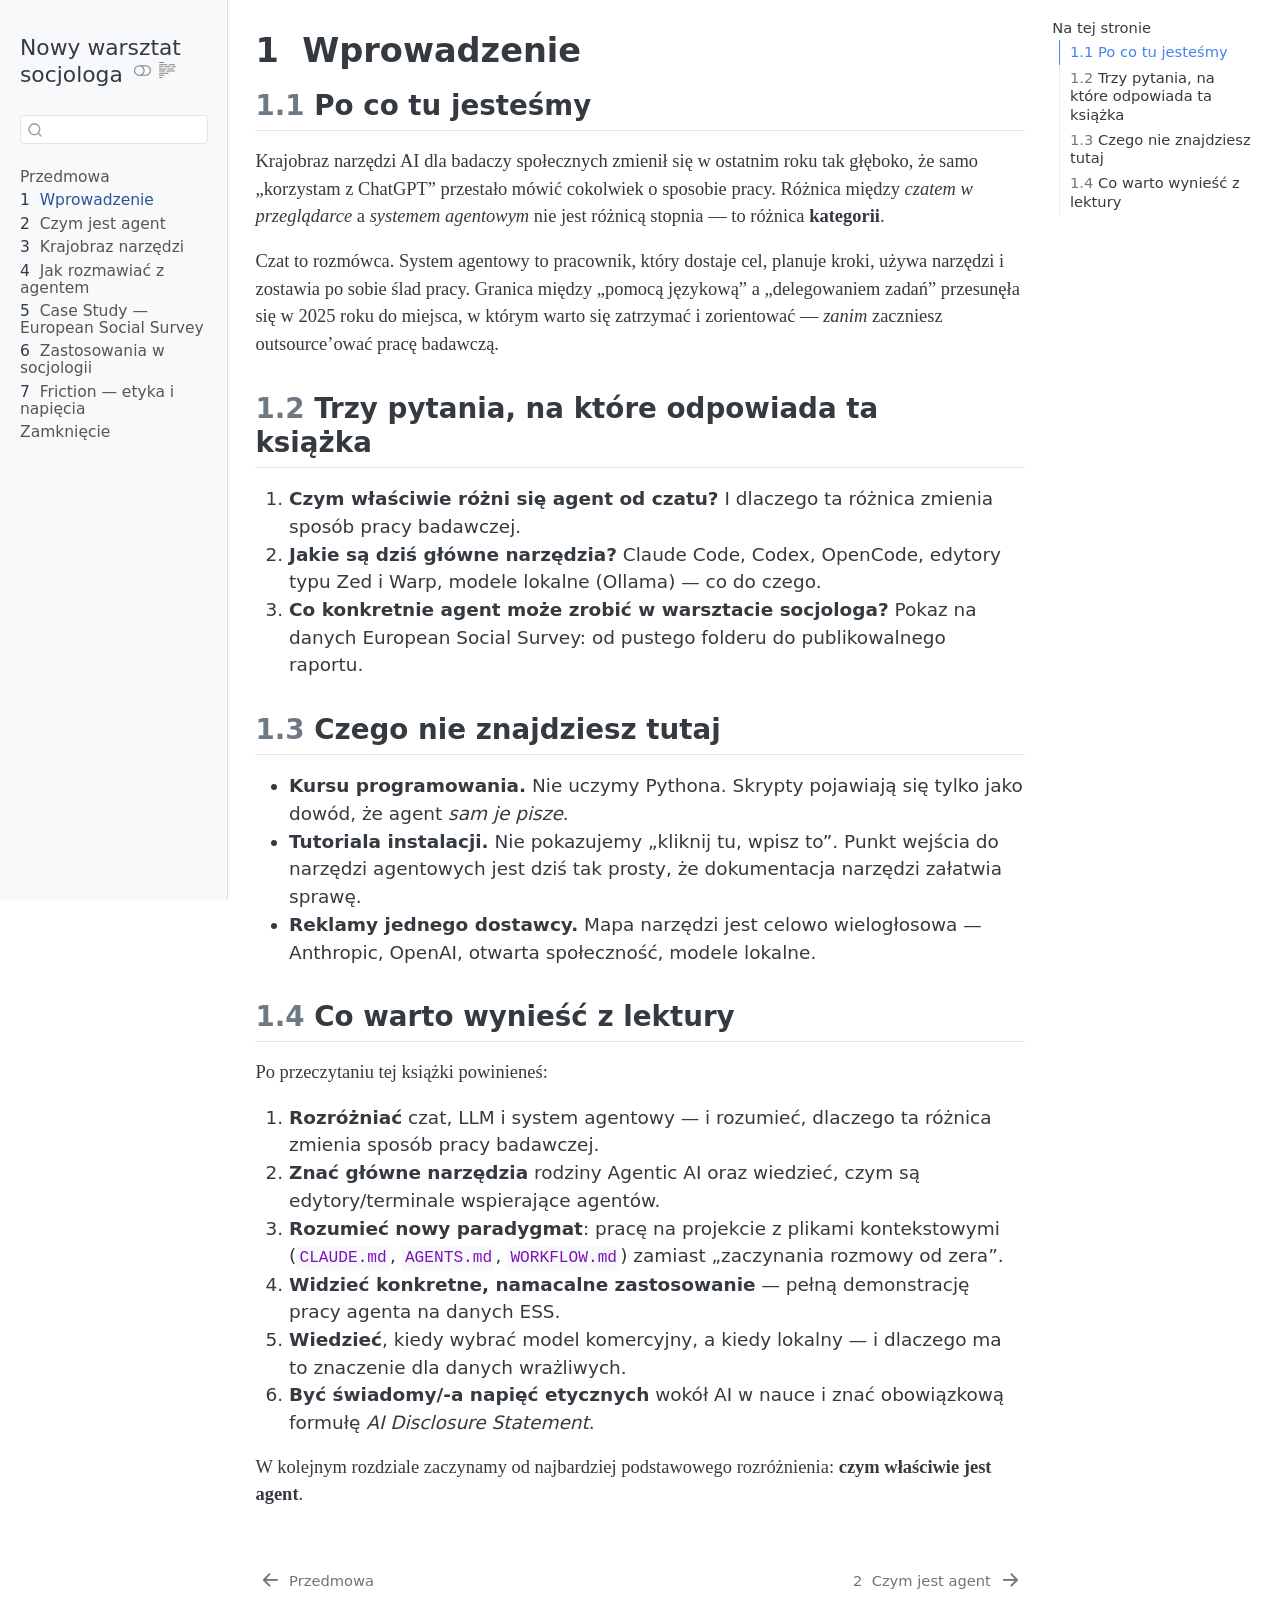
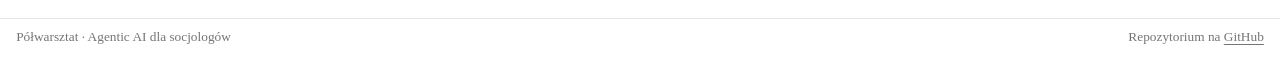
==== 01-wprowadzenie.html @ 83739a62 "Built site for gh-pages" ====
<!DOCTYPE html>
<html xmlns="http://www.w3.org/1999/xhtml" lang="pl" xml:lang="pl"><head>

<meta charset="utf-8">
<meta name="generator" content="quarto-1.6.40">

<meta name="viewport" content="width=device-width, initial-scale=1.0, user-scalable=yes">


<title>1&nbsp; Wprowadzenie – Nowy warsztat socjologa</title>
<style>
code{white-space: pre-wrap;}
span.smallcaps{font-variant: small-caps;}
div.columns{display: flex; gap: min(4vw, 1.5em);}
div.column{flex: auto; overflow-x: auto;}
div.hanging-indent{margin-left: 1.5em; text-indent: -1.5em;}
ul.task-list{list-style: none;}
ul.task-list li input[type="checkbox"] {
  width: 0.8em;
  margin: 0 0.8em 0.2em -1em; /* quarto-specific, see https://github.com/quarto-dev/quarto-cli/issues/4556 */ 
  vertical-align: middle;
}
</style>


<script src="site_libs/quarto-nav/quarto-nav.js"></script>
<script src="site_libs/quarto-nav/headroom.min.js"></script>
<script src="site_libs/clipboard/clipboard.min.js"></script>
<script src="site_libs/quarto-search/autocomplete.umd.js"></script>
<script src="site_libs/quarto-search/fuse.min.js"></script>
<script src="site_libs/quarto-search/quarto-search.js"></script>
<meta name="quarto:offset" content="./">
<link href="./02-czym-jest-agent.html" rel="next">
<link href="./index.html" rel="prev">
<script src="site_libs/quarto-html/quarto.js"></script>
<script src="site_libs/quarto-html/popper.min.js"></script>
<script src="site_libs/quarto-html/tippy.umd.min.js"></script>
<script src="site_libs/quarto-html/anchor.min.js"></script>
<link href="site_libs/quarto-html/tippy.css" rel="stylesheet">
<link href="site_libs/quarto-html/quarto-syntax-highlighting-549806ee2085284f45b00abea8c6df48.css" rel="stylesheet" class="quarto-color-scheme" id="quarto-text-highlighting-styles">
<link href="site_libs/quarto-html/quarto-syntax-highlighting-dark-8ea72dc5fed832574809a9c94082fbbb.css" rel="prefetch" class="quarto-color-scheme quarto-color-alternate" id="quarto-text-highlighting-styles">
<script src="site_libs/bootstrap/bootstrap.min.js"></script>
<link href="site_libs/bootstrap/bootstrap-icons.css" rel="stylesheet">
<link href="site_libs/bootstrap/bootstrap-84f61140578a88987d3c018cc6b1b6c8.min.css" rel="stylesheet" append-hash="true" class="quarto-color-scheme" id="quarto-bootstrap" data-mode="light">
<link href="site_libs/bootstrap/bootstrap-dark-3d82178b4029b79cf09e392977d02663.min.css" rel="prefetch" append-hash="true" class="quarto-color-scheme quarto-color-alternate" id="quarto-bootstrap" data-mode="dark">
<script id="quarto-search-options" type="application/json">{
  "location": "sidebar",
  "copy-button": false,
  "collapse-after": 3,
  "panel-placement": "start",
  "type": "textbox",
  "limit": 50,
  "keyboard-shortcut": [
    "f",
    "/",
    "s"
  ],
  "show-item-context": false,
  "language": {
    "search-no-results-text": "Brak wyników",
    "search-matching-documents-text": "dopasowane dokumenty",
    "search-copy-link-title": "Kopiuj link do wyszukiwania",
    "search-hide-matches-text": "Ukryj dodatkowe dopasowania",
    "search-more-match-text": "więcej dopasowań w tym dokumencie",
    "search-more-matches-text": "więcej dopasowań w tym dokumencie",
    "search-clear-button-title": "Wyczyść",
    "search-text-placeholder": "",
    "search-detached-cancel-button-title": "Anuluj",
    "search-submit-button-title": "Zatwierdź",
    "search-label": "Szukaj"
  }
}</script>
<style>html{ scroll-behavior: smooth; }</style>


</head>

<body class="nav-sidebar docked">

<div id="quarto-search-results"></div>
  <header id="quarto-header" class="headroom fixed-top">
  <nav class="quarto-secondary-nav">
    <div class="container-fluid d-flex">
      <button type="button" class="quarto-btn-toggle btn" data-bs-toggle="collapse" role="button" data-bs-target=".quarto-sidebar-collapse-item" aria-controls="quarto-sidebar" aria-expanded="false" aria-label="Przełącz pasek boczny" onclick="if (window.quartoToggleHeadroom) { window.quartoToggleHeadroom(); }">
        <i class="bi bi-layout-text-sidebar-reverse"></i>
      </button>
        <nav class="quarto-page-breadcrumbs" aria-label="breadcrumb"><ol class="breadcrumb"><li class="breadcrumb-item"><a href="./01-wprowadzenie.html"><span class="chapter-number">1</span>&nbsp; <span class="chapter-title">Wprowadzenie</span></a></li></ol></nav>
        <a class="flex-grow-1" role="navigation" data-bs-toggle="collapse" data-bs-target=".quarto-sidebar-collapse-item" aria-controls="quarto-sidebar" aria-expanded="false" aria-label="Przełącz pasek boczny" onclick="if (window.quartoToggleHeadroom) { window.quartoToggleHeadroom(); }">      
        </a>
      <button type="button" class="btn quarto-search-button" aria-label="Szukaj" onclick="window.quartoOpenSearch();">
        <i class="bi bi-search"></i>
      </button>
    </div>
  </nav>
</header>
<!-- content -->
<div id="quarto-content" class="quarto-container page-columns page-rows-contents page-layout-article">
<!-- sidebar -->
  <nav id="quarto-sidebar" class="sidebar collapse collapse-horizontal quarto-sidebar-collapse-item sidebar-navigation docked overflow-auto">
    <div class="pt-lg-2 mt-2 text-left sidebar-header">
    <div class="sidebar-title mb-0 py-0">
      <a href="./">Nowy warsztat socjologa</a> 
        <div class="sidebar-tools-main">
  <a href="" class="quarto-color-scheme-toggle quarto-navigation-tool  px-1" onclick="window.quartoToggleColorScheme(); return false;" title="Przełącz tryb ciemny"><i class="bi"></i></a>
  <a href="" class="quarto-reader-toggle quarto-navigation-tool px-1" onclick="window.quartoToggleReader(); return false;" title="Przełącz tryb czytnika">
  <div class="quarto-reader-toggle-btn">
  <i class="bi"></i>
  </div>
</a>
</div>
    </div>
      </div>
        <div class="mt-2 flex-shrink-0 align-items-center">
        <div class="sidebar-search">
        <div id="quarto-search" class="" title="Szukaj"></div>
        </div>
        </div>
    <div class="sidebar-menu-container"> 
    <ul class="list-unstyled mt-1">
        <li class="sidebar-item">
  <div class="sidebar-item-container"> 
  <a href="./index.html" class="sidebar-item-text sidebar-link">
 <span class="menu-text">Przedmowa</span></a>
  </div>
</li>
        <li class="sidebar-item">
  <div class="sidebar-item-container"> 
  <a href="./01-wprowadzenie.html" class="sidebar-item-text sidebar-link active">
 <span class="menu-text"><span class="chapter-number">1</span>&nbsp; <span class="chapter-title">Wprowadzenie</span></span></a>
  </div>
</li>
        <li class="sidebar-item">
  <div class="sidebar-item-container"> 
  <a href="./02-czym-jest-agent.html" class="sidebar-item-text sidebar-link">
 <span class="menu-text"><span class="chapter-number">2</span>&nbsp; <span class="chapter-title">Czym jest agent</span></span></a>
  </div>
</li>
        <li class="sidebar-item">
  <div class="sidebar-item-container"> 
  <a href="./03-krajobraz.html" class="sidebar-item-text sidebar-link">
 <span class="menu-text"><span class="chapter-number">3</span>&nbsp; <span class="chapter-title">Krajobraz narzędzi</span></span></a>
  </div>
</li>
        <li class="sidebar-item">
  <div class="sidebar-item-container"> 
  <a href="./04-jak-rozmawiac.html" class="sidebar-item-text sidebar-link">
 <span class="menu-text"><span class="chapter-number">4</span>&nbsp; <span class="chapter-title">Jak rozmawiać z agentem</span></span></a>
  </div>
</li>
        <li class="sidebar-item">
  <div class="sidebar-item-container"> 
  <a href="./05-case-study-ess.html" class="sidebar-item-text sidebar-link">
 <span class="menu-text"><span class="chapter-number">5</span>&nbsp; <span class="chapter-title">Case Study — European Social Survey</span></span></a>
  </div>
</li>
        <li class="sidebar-item">
  <div class="sidebar-item-container"> 
  <a href="./06-zastosowania.html" class="sidebar-item-text sidebar-link">
 <span class="menu-text"><span class="chapter-number">6</span>&nbsp; <span class="chapter-title">Zastosowania w socjologii</span></span></a>
  </div>
</li>
        <li class="sidebar-item">
  <div class="sidebar-item-container"> 
  <a href="./07-friction.html" class="sidebar-item-text sidebar-link">
 <span class="menu-text"><span class="chapter-number">7</span>&nbsp; <span class="chapter-title">Friction — etyka i napięcia</span></span></a>
  </div>
</li>
        <li class="sidebar-item">
  <div class="sidebar-item-container"> 
  <a href="./08-zamkniecie.html" class="sidebar-item-text sidebar-link">
 <span class="menu-text">Zamknięcie</span></a>
  </div>
</li>
    </ul>
    </div>
</nav>
<div id="quarto-sidebar-glass" class="quarto-sidebar-collapse-item" data-bs-toggle="collapse" data-bs-target=".quarto-sidebar-collapse-item"></div>
<!-- margin-sidebar -->
    <div id="quarto-margin-sidebar" class="sidebar margin-sidebar">
        <nav id="TOC" role="doc-toc" class="toc-active">
    <h2 id="toc-title">Na tej stronie</h2>
   
  <ul>
  <li><a href="#po-co-tu-jesteśmy" id="toc-po-co-tu-jesteśmy" class="nav-link active" data-scroll-target="#po-co-tu-jesteśmy"><span class="header-section-number">1.1</span> Po co tu jesteśmy</a></li>
  <li><a href="#trzy-pytania-na-które-odpowiada-ta-książka" id="toc-trzy-pytania-na-które-odpowiada-ta-książka" class="nav-link" data-scroll-target="#trzy-pytania-na-które-odpowiada-ta-książka"><span class="header-section-number">1.2</span> Trzy pytania, na które odpowiada ta książka</a></li>
  <li><a href="#czego-nie-znajdziesz-tutaj" id="toc-czego-nie-znajdziesz-tutaj" class="nav-link" data-scroll-target="#czego-nie-znajdziesz-tutaj"><span class="header-section-number">1.3</span> Czego nie znajdziesz tutaj</a></li>
  <li><a href="#co-warto-wynieść-z-lektury" id="toc-co-warto-wynieść-z-lektury" class="nav-link" data-scroll-target="#co-warto-wynieść-z-lektury"><span class="header-section-number">1.4</span> Co warto wynieść z lektury</a></li>
  </ul>
</nav>
    </div>
<!-- main -->
<main class="content" id="quarto-document-content">

<header id="title-block-header" class="quarto-title-block default">
<div class="quarto-title">
<h1 class="title"><span class="chapter-number">1</span>&nbsp; <span class="chapter-title">Wprowadzenie</span></h1>
</div>



<div class="quarto-title-meta">

    
  
    
  </div>
  


</header>


<section id="po-co-tu-jesteśmy" class="level2" data-number="1.1">
<h2 data-number="1.1" class="anchored" data-anchor-id="po-co-tu-jesteśmy"><span class="header-section-number">1.1</span> Po co tu jesteśmy</h2>
<p>Krajobraz narzędzi AI dla badaczy społecznych zmienił się w ostatnim roku tak głęboko, że samo „korzystam z ChatGPT” przestało mówić cokolwiek o sposobie pracy. Różnica między <em>czatem w przeglądarce</em> a <em>systemem agentowym</em> nie jest różnicą stopnia — to różnica <strong>kategorii</strong>.</p>
<p>Czat to rozmówca. System agentowy to pracownik, który dostaje cel, planuje kroki, używa narzędzi i zostawia po sobie ślad pracy. Granica między „pomocą językową” a „delegowaniem zadań” przesunęła się w 2025 roku do miejsca, w którym warto się zatrzymać i zorientować — <em>zanim</em> zaczniesz outsource’ować pracę badawczą.</p>
</section>
<section id="trzy-pytania-na-które-odpowiada-ta-książka" class="level2" data-number="1.2">
<h2 data-number="1.2" class="anchored" data-anchor-id="trzy-pytania-na-które-odpowiada-ta-książka"><span class="header-section-number">1.2</span> Trzy pytania, na które odpowiada ta książka</h2>
<ol type="1">
<li><strong>Czym właściwie różni się agent od czatu?</strong> I dlaczego ta różnica zmienia sposób pracy badawczej.</li>
<li><strong>Jakie są dziś główne narzędzia?</strong> Claude Code, Codex, OpenCode, edytory typu Zed i Warp, modele lokalne (Ollama) — co do czego.</li>
<li><strong>Co konkretnie agent może zrobić w warsztacie socjologa?</strong> Pokaz na danych European Social Survey: od pustego folderu do publikowalnego raportu.</li>
</ol>
</section>
<section id="czego-nie-znajdziesz-tutaj" class="level2" data-number="1.3">
<h2 data-number="1.3" class="anchored" data-anchor-id="czego-nie-znajdziesz-tutaj"><span class="header-section-number">1.3</span> Czego nie znajdziesz tutaj</h2>
<ul>
<li><strong>Kursu programowania.</strong> Nie uczymy Pythona. Skrypty pojawiają się tylko jako dowód, że agent <em>sam je pisze</em>.</li>
<li><strong>Tutoriala instalacji.</strong> Nie pokazujemy „kliknij tu, wpisz to”. Punkt wejścia do narzędzi agentowych jest dziś tak prosty, że dokumentacja narzędzi załatwia sprawę.</li>
<li><strong>Reklamy jednego dostawcy.</strong> Mapa narzędzi jest celowo wielogłosowa — Anthropic, OpenAI, otwarta społeczność, modele lokalne.</li>
</ul>
</section>
<section id="co-warto-wynieść-z-lektury" class="level2" data-number="1.4">
<h2 data-number="1.4" class="anchored" data-anchor-id="co-warto-wynieść-z-lektury"><span class="header-section-number">1.4</span> Co warto wynieść z lektury</h2>
<p>Po przeczytaniu tej książki powinieneś:</p>
<ol type="1">
<li><strong>Rozróżniać</strong> czat, LLM i system agentowy — i rozumieć, dlaczego ta różnica zmienia sposób pracy badawczej.</li>
<li><strong>Znać główne narzędzia</strong> rodziny Agentic AI oraz wiedzieć, czym są edytory/terminale wspierające agentów.</li>
<li><strong>Rozumieć nowy paradygmat</strong>: pracę na projekcie z plikami kontekstowymi (<code>CLAUDE.md</code>, <code>AGENTS.md</code>, <code>WORKFLOW.md</code>) zamiast „zaczynania rozmowy od zera”.</li>
<li><strong>Widzieć konkretne, namacalne zastosowanie</strong> — pełną demonstrację pracy agenta na danych ESS.</li>
<li><strong>Wiedzieć</strong>, kiedy wybrać model komercyjny, a kiedy lokalny — i dlaczego ma to znaczenie dla danych wrażliwych.</li>
<li><strong>Być świadomy/-a napięć etycznych</strong> wokół AI w nauce i znać obowiązkową formułę <em>AI Disclosure Statement</em>.</li>
</ol>
<p>W kolejnym rozdziale zaczynamy od najbardziej podstawowego rozróżnienia: <strong>czym właściwie jest agent</strong>.</p>


</section>

</main> <!-- /main -->
<script id="quarto-html-after-body" type="application/javascript">
window.document.addEventListener("DOMContentLoaded", function (event) {
  const toggleBodyColorMode = (bsSheetEl) => {
    const mode = bsSheetEl.getAttribute("data-mode");
    const bodyEl = window.document.querySelector("body");
    if (mode === "dark") {
      bodyEl.classList.add("quarto-dark");
      bodyEl.classList.remove("quarto-light");
    } else {
      bodyEl.classList.add("quarto-light");
      bodyEl.classList.remove("quarto-dark");
    }
  }
  const toggleBodyColorPrimary = () => {
    const bsSheetEl = window.document.querySelector("link#quarto-bootstrap");
    if (bsSheetEl) {
      toggleBodyColorMode(bsSheetEl);
    }
  }
  toggleBodyColorPrimary();  
  const disableStylesheet = (stylesheets) => {
    for (let i=0; i < stylesheets.length; i++) {
      const stylesheet = stylesheets[i];
      stylesheet.rel = 'prefetch';
    }
  }
  const enableStylesheet = (stylesheets) => {
    for (let i=0; i < stylesheets.length; i++) {
      const stylesheet = stylesheets[i];
      stylesheet.rel = 'stylesheet';
    }
  }
  const manageTransitions = (selector, allowTransitions) => {
    const els = window.document.querySelectorAll(selector);
    for (let i=0; i < els.length; i++) {
      const el = els[i];
      if (allowTransitions) {
        el.classList.remove('notransition');
      } else {
        el.classList.add('notransition');
      }
    }
  }
  const toggleGiscusIfUsed = (isAlternate, darkModeDefault) => {
    const baseTheme = document.querySelector('#giscus-base-theme')?.value ?? 'light';
    const alternateTheme = document.querySelector('#giscus-alt-theme')?.value ?? 'dark';
    let newTheme = '';
    if(darkModeDefault) {
      newTheme = isAlternate ? baseTheme : alternateTheme;
    } else {
      newTheme = isAlternate ? alternateTheme : baseTheme;
    }
    const changeGiscusTheme = () => {
      // From: https://github.com/giscus/giscus/issues/336
      const sendMessage = (message) => {
        const iframe = document.querySelector('iframe.giscus-frame');
        if (!iframe) return;
        iframe.contentWindow.postMessage({ giscus: message }, 'https://giscus.app');
      }
      sendMessage({
        setConfig: {
          theme: newTheme
        }
      });
    }
    const isGiscussLoaded = window.document.querySelector('iframe.giscus-frame') !== null;
    if (isGiscussLoaded) {
      changeGiscusTheme();
    }
  }
  const toggleColorMode = (alternate) => {
    // Switch the stylesheets
    const alternateStylesheets = window.document.querySelectorAll('link.quarto-color-scheme.quarto-color-alternate');
    manageTransitions('#quarto-margin-sidebar .nav-link', false);
    if (alternate) {
      enableStylesheet(alternateStylesheets);
      for (const sheetNode of alternateStylesheets) {
        if (sheetNode.id === "quarto-bootstrap") {
          toggleBodyColorMode(sheetNode);
        }
      }
    } else {
      disableStylesheet(alternateStylesheets);
      toggleBodyColorPrimary();
    }
    manageTransitions('#quarto-margin-sidebar .nav-link', true);
    // Switch the toggles
    const toggles = window.document.querySelectorAll('.quarto-color-scheme-toggle');
    for (let i=0; i < toggles.length; i++) {
      const toggle = toggles[i];
      if (toggle) {
        if (alternate) {
          toggle.classList.add("alternate");     
        } else {
          toggle.classList.remove("alternate");
        }
      }
    }
    // Hack to workaround the fact that safari doesn't
    // properly recolor the scrollbar when toggling (#1455)
    if (navigator.userAgent.indexOf('Safari') > 0 && navigator.userAgent.indexOf('Chrome') == -1) {
      manageTransitions("body", false);
      window.scrollTo(0, 1);
      setTimeout(() => {
        window.scrollTo(0, 0);
        manageTransitions("body", true);
      }, 40);  
    }
  }
  const isFileUrl = () => { 
    return window.location.protocol === 'file:';
  }
  const hasAlternateSentinel = () => {  
    let styleSentinel = getColorSchemeSentinel();
    if (styleSentinel !== null) {
      return styleSentinel === "alternate";
    } else {
      return false;
    }
  }
  const setStyleSentinel = (alternate) => {
    const value = alternate ? "alternate" : "default";
    if (!isFileUrl()) {
      window.localStorage.setItem("quarto-color-scheme", value);
    } else {
      localAlternateSentinel = value;
    }
  }
  const getColorSchemeSentinel = () => {
    if (!isFileUrl()) {
      const storageValue = window.localStorage.getItem("quarto-color-scheme");
      return storageValue != null ? storageValue : localAlternateSentinel;
    } else {
      return localAlternateSentinel;
    }
  }
  const darkModeDefault = false;
  let localAlternateSentinel = darkModeDefault ? 'alternate' : 'default';
  // Dark / light mode switch
  window.quartoToggleColorScheme = () => {
    // Read the current dark / light value 
    let toAlternate = !hasAlternateSentinel();
    toggleColorMode(toAlternate);
    setStyleSentinel(toAlternate);
    toggleGiscusIfUsed(toAlternate, darkModeDefault);
  };
  // Ensure there is a toggle, if there isn't float one in the top right
  if (window.document.querySelector('.quarto-color-scheme-toggle') === null) {
    const a = window.document.createElement('a');
    a.classList.add('top-right');
    a.classList.add('quarto-color-scheme-toggle');
    a.href = "";
    a.onclick = function() { try { window.quartoToggleColorScheme(); } catch {} return false; };
    const i = window.document.createElement("i");
    i.classList.add('bi');
    a.appendChild(i);
    window.document.body.appendChild(a);
  }
  // Switch to dark mode if need be
  if (hasAlternateSentinel()) {
    toggleColorMode(true);
  } else {
    toggleColorMode(false);
  }
  const icon = "";
  const anchorJS = new window.AnchorJS();
  anchorJS.options = {
    placement: 'right',
    icon: icon
  };
  anchorJS.add('.anchored');
  const isCodeAnnotation = (el) => {
    for (const clz of el.classList) {
      if (clz.startsWith('code-annotation-')) {                     
        return true;
      }
    }
    return false;
  }
  const onCopySuccess = function(e) {
    // button target
    const button = e.trigger;
    // don't keep focus
    button.blur();
    // flash "checked"
    button.classList.add('code-copy-button-checked');
    var currentTitle = button.getAttribute("title");
    button.setAttribute("title", "Skopiowano!");
    let tooltip;
    if (window.bootstrap) {
      button.setAttribute("data-bs-toggle", "tooltip");
      button.setAttribute("data-bs-placement", "left");
      button.setAttribute("data-bs-title", "Skopiowano!");
      tooltip = new bootstrap.Tooltip(button, 
        { trigger: "manual", 
          customClass: "code-copy-button-tooltip",
          offset: [0, -8]});
      tooltip.show();    
    }
    setTimeout(function() {
      if (tooltip) {
        tooltip.hide();
        button.removeAttribute("data-bs-title");
        button.removeAttribute("data-bs-toggle");
        button.removeAttribute("data-bs-placement");
      }
      button.setAttribute("title", currentTitle);
      button.classList.remove('code-copy-button-checked');
    }, 1000);
    // clear code selection
    e.clearSelection();
  }
  const getTextToCopy = function(trigger) {
      const codeEl = trigger.previousElementSibling.cloneNode(true);
      for (const childEl of codeEl.children) {
        if (isCodeAnnotation(childEl)) {
          childEl.remove();
        }
      }
      return codeEl.innerText;
  }
  const clipboard = new window.ClipboardJS('.code-copy-button:not([data-in-quarto-modal])', {
    text: getTextToCopy
  });
  clipboard.on('success', onCopySuccess);
  if (window.document.getElementById('quarto-embedded-source-code-modal')) {
    const clipboardModal = new window.ClipboardJS('.code-copy-button[data-in-quarto-modal]', {
      text: getTextToCopy,
      container: window.document.getElementById('quarto-embedded-source-code-modal')
    });
    clipboardModal.on('success', onCopySuccess);
  }
    var localhostRegex = new RegExp(/^(?:http|https):\/\/localhost\:?[0-9]*\//);
    var mailtoRegex = new RegExp(/^mailto:/);
      var filterRegex = new RegExp('/' + window.location.host + '/');
    var isInternal = (href) => {
        return filterRegex.test(href) || localhostRegex.test(href) || mailtoRegex.test(href);
    }
    // Inspect non-navigation links and adorn them if external
 	var links = window.document.querySelectorAll('a[href]:not(.nav-link):not(.navbar-brand):not(.toc-action):not(.sidebar-link):not(.sidebar-item-toggle):not(.pagination-link):not(.no-external):not([aria-hidden]):not(.dropdown-item):not(.quarto-navigation-tool):not(.about-link)');
    for (var i=0; i<links.length; i++) {
      const link = links[i];
      if (!isInternal(link.href)) {
        // undo the damage that might have been done by quarto-nav.js in the case of
        // links that we want to consider external
        if (link.dataset.originalHref !== undefined) {
          link.href = link.dataset.originalHref;
        }
      }
    }
  function tippyHover(el, contentFn, onTriggerFn, onUntriggerFn) {
    const config = {
      allowHTML: true,
      maxWidth: 500,
      delay: 100,
      arrow: false,
      appendTo: function(el) {
          return el.parentElement;
      },
      interactive: true,
      interactiveBorder: 10,
      theme: 'quarto',
      placement: 'bottom-start',
    };
    if (contentFn) {
      config.content = contentFn;
    }
    if (onTriggerFn) {
      config.onTrigger = onTriggerFn;
    }
    if (onUntriggerFn) {
      config.onUntrigger = onUntriggerFn;
    }
    window.tippy(el, config); 
  }
  const noterefs = window.document.querySelectorAll('a[role="doc-noteref"]');
  for (var i=0; i<noterefs.length; i++) {
    const ref = noterefs[i];
    tippyHover(ref, function() {
      // use id or data attribute instead here
      let href = ref.getAttribute('data-footnote-href') || ref.getAttribute('href');
      try { href = new URL(href).hash; } catch {}
      const id = href.replace(/^#\/?/, "");
      const note = window.document.getElementById(id);
      if (note) {
        return note.innerHTML;
      } else {
        return "";
      }
    });
  }
  const xrefs = window.document.querySelectorAll('a.quarto-xref');
  const processXRef = (id, note) => {
    // Strip column container classes
    const stripColumnClz = (el) => {
      el.classList.remove("page-full", "page-columns");
      if (el.children) {
        for (const child of el.children) {
          stripColumnClz(child);
        }
      }
    }
    stripColumnClz(note)
    if (id === null || id.startsWith('sec-')) {
      // Special case sections, only their first couple elements
      const container = document.createElement("div");
      if (note.children && note.children.length > 2) {
        container.appendChild(note.children[0].cloneNode(true));
        for (let i = 1; i < note.children.length; i++) {
          const child = note.children[i];
          if (child.tagName === "P" && child.innerText === "") {
            continue;
          } else {
            container.appendChild(child.cloneNode(true));
            break;
          }
        }
        if (window.Quarto?.typesetMath) {
          window.Quarto.typesetMath(container);
        }
        return container.innerHTML
      } else {
        if (window.Quarto?.typesetMath) {
          window.Quarto.typesetMath(note);
        }
        return note.innerHTML;
      }
    } else {
      // Remove any anchor links if they are present
      const anchorLink = note.querySelector('a.anchorjs-link');
      if (anchorLink) {
        anchorLink.remove();
      }
      if (window.Quarto?.typesetMath) {
        window.Quarto.typesetMath(note);
      }
      if (note.classList.contains("callout")) {
        return note.outerHTML;
      } else {
        return note.innerHTML;
      }
    }
  }
  for (var i=0; i<xrefs.length; i++) {
    const xref = xrefs[i];
    tippyHover(xref, undefined, function(instance) {
      instance.disable();
      let url = xref.getAttribute('href');
      let hash = undefined; 
      if (url.startsWith('#')) {
        hash = url;
      } else {
        try { hash = new URL(url).hash; } catch {}
      }
      if (hash) {
        const id = hash.replace(/^#\/?/, "");
        const note = window.document.getElementById(id);
        if (note !== null) {
          try {
            const html = processXRef(id, note.cloneNode(true));
            instance.setContent(html);
          } finally {
            instance.enable();
            instance.show();
          }
        } else {
          // See if we can fetch this
          fetch(url.split('#')[0])
          .then(res => res.text())
          .then(html => {
            const parser = new DOMParser();
            const htmlDoc = parser.parseFromString(html, "text/html");
            const note = htmlDoc.getElementById(id);
            if (note !== null) {
              const html = processXRef(id, note);
              instance.setContent(html);
            } 
          }).finally(() => {
            instance.enable();
            instance.show();
          });
        }
      } else {
        // See if we can fetch a full url (with no hash to target)
        // This is a special case and we should probably do some content thinning / targeting
        fetch(url)
        .then(res => res.text())
        .then(html => {
          const parser = new DOMParser();
          const htmlDoc = parser.parseFromString(html, "text/html");
          const note = htmlDoc.querySelector('main.content');
          if (note !== null) {
            // This should only happen for chapter cross references
            // (since there is no id in the URL)
            // remove the first header
            if (note.children.length > 0 && note.children[0].tagName === "HEADER") {
              note.children[0].remove();
            }
            const html = processXRef(null, note);
            instance.setContent(html);
          } 
        }).finally(() => {
          instance.enable();
          instance.show();
        });
      }
    }, function(instance) {
    });
  }
      let selectedAnnoteEl;
      const selectorForAnnotation = ( cell, annotation) => {
        let cellAttr = 'data-code-cell="' + cell + '"';
        let lineAttr = 'data-code-annotation="' +  annotation + '"';
        const selector = 'span[' + cellAttr + '][' + lineAttr + ']';
        return selector;
      }
      const selectCodeLines = (annoteEl) => {
        const doc = window.document;
        const targetCell = annoteEl.getAttribute("data-target-cell");
        const targetAnnotation = annoteEl.getAttribute("data-target-annotation");
        const annoteSpan = window.document.querySelector(selectorForAnnotation(targetCell, targetAnnotation));
        const lines = annoteSpan.getAttribute("data-code-lines").split(",");
        const lineIds = lines.map((line) => {
          return targetCell + "-" + line;
        })
        let top = null;
        let height = null;
        let parent = null;
        if (lineIds.length > 0) {
            //compute the position of the single el (top and bottom and make a div)
            const el = window.document.getElementById(lineIds[0]);
            top = el.offsetTop;
            height = el.offsetHeight;
            parent = el.parentElement.parentElement;
          if (lineIds.length > 1) {
            const lastEl = window.document.getElementById(lineIds[lineIds.length - 1]);
            const bottom = lastEl.offsetTop + lastEl.offsetHeight;
            height = bottom - top;
          }
          if (top !== null && height !== null && parent !== null) {
            // cook up a div (if necessary) and position it 
            let div = window.document.getElementById("code-annotation-line-highlight");
            if (div === null) {
              div = window.document.createElement("div");
              div.setAttribute("id", "code-annotation-line-highlight");
              div.style.position = 'absolute';
              parent.appendChild(div);
            }
            div.style.top = top - 2 + "px";
            div.style.height = height + 4 + "px";
            div.style.left = 0;
            let gutterDiv = window.document.getElementById("code-annotation-line-highlight-gutter");
            if (gutterDiv === null) {
              gutterDiv = window.document.createElement("div");
              gutterDiv.setAttribute("id", "code-annotation-line-highlight-gutter");
              gutterDiv.style.position = 'absolute';
              const codeCell = window.document.getElementById(targetCell);
              const gutter = codeCell.querySelector('.code-annotation-gutter');
              gutter.appendChild(gutterDiv);
            }
            gutterDiv.style.top = top - 2 + "px";
            gutterDiv.style.height = height + 4 + "px";
          }
          selectedAnnoteEl = annoteEl;
        }
      };
      const unselectCodeLines = () => {
        const elementsIds = ["code-annotation-line-highlight", "code-annotation-line-highlight-gutter"];
        elementsIds.forEach((elId) => {
          const div = window.document.getElementById(elId);
          if (div) {
            div.remove();
          }
        });
        selectedAnnoteEl = undefined;
      };
        // Handle positioning of the toggle
    window.addEventListener(
      "resize",
      throttle(() => {
        elRect = undefined;
        if (selectedAnnoteEl) {
          selectCodeLines(selectedAnnoteEl);
        }
      }, 10)
    );
    function throttle(fn, ms) {
    let throttle = false;
    let timer;
      return (...args) => {
        if(!throttle) { // first call gets through
            fn.apply(this, args);
            throttle = true;
        } else { // all the others get throttled
            if(timer) clearTimeout(timer); // cancel #2
            timer = setTimeout(() => {
              fn.apply(this, args);
              timer = throttle = false;
            }, ms);
        }
      };
    }
      // Attach click handler to the DT
      const annoteDls = window.document.querySelectorAll('dt[data-target-cell]');
      for (const annoteDlNode of annoteDls) {
        annoteDlNode.addEventListener('click', (event) => {
          const clickedEl = event.target;
          if (clickedEl !== selectedAnnoteEl) {
            unselectCodeLines();
            const activeEl = window.document.querySelector('dt[data-target-cell].code-annotation-active');
            if (activeEl) {
              activeEl.classList.remove('code-annotation-active');
            }
            selectCodeLines(clickedEl);
            clickedEl.classList.add('code-annotation-active');
          } else {
            // Unselect the line
            unselectCodeLines();
            clickedEl.classList.remove('code-annotation-active');
          }
        });
      }
  const findCites = (el) => {
    const parentEl = el.parentElement;
    if (parentEl) {
      const cites = parentEl.dataset.cites;
      if (cites) {
        return {
          el,
          cites: cites.split(' ')
        };
      } else {
        return findCites(el.parentElement)
      }
    } else {
      return undefined;
    }
  };
  var bibliorefs = window.document.querySelectorAll('a[role="doc-biblioref"]');
  for (var i=0; i<bibliorefs.length; i++) {
    const ref = bibliorefs[i];
    const citeInfo = findCites(ref);
    if (citeInfo) {
      tippyHover(citeInfo.el, function() {
        var popup = window.document.createElement('div');
        citeInfo.cites.forEach(function(cite) {
          var citeDiv = window.document.createElement('div');
          citeDiv.classList.add('hanging-indent');
          citeDiv.classList.add('csl-entry');
          var biblioDiv = window.document.getElementById('ref-' + cite);
          if (biblioDiv) {
            citeDiv.innerHTML = biblioDiv.innerHTML;
          }
          popup.appendChild(citeDiv);
        });
        return popup.innerHTML;
      });
    }
  }
});
</script>
<nav class="page-navigation">
  <div class="nav-page nav-page-previous">
      <a href="./index.html" class="pagination-link" aria-label="Przedmowa">
        <i class="bi bi-arrow-left-short"></i> <span class="nav-page-text">Przedmowa</span>
      </a>          
  </div>
  <div class="nav-page nav-page-next">
      <a href="./02-czym-jest-agent.html" class="pagination-link" aria-label="Czym jest agent">
        <span class="nav-page-text"><span class="chapter-number">2</span>&nbsp; <span class="chapter-title">Czym jest agent</span></span> <i class="bi bi-arrow-right-short"></i>
      </a>
  </div>
</nav>
</div> <!-- /content -->
<footer class="footer">
  <div class="nav-footer">
    <div class="nav-footer-left">
<p>Półwarsztat · Agentic AI dla socjologów</p>
</div>   
    <div class="nav-footer-center">
      &nbsp;
    </div>
    <div class="nav-footer-right">
<p>Repozytorium na <a href="https://github.com/jaroslawchodak/agentic-sociology">GitHub</a></p>
</div>
  </div>
</footer>




<script src="site_libs/quarto-html/zenscroll-min.js"></script>
</body></html>
---- site_libs/quarto-html/tippy.css ----
.tippy-box[data-animation=fade][data-state=hidden]{opacity:0}[data-tippy-root]{max-width:calc(100vw - 10px)}.tippy-box{position:relative;background-color:#333;color:#fff;border-radius:4px;font-size:14px;line-height:1.4;white-space:normal;outline:0;transition-property:transform,visibility,opacity}.tippy-box[data-placement^=top]>.tippy-arrow{bottom:0}.tippy-box[data-placement^=top]>.tippy-arrow:before{bottom:-7px;left:0;border-width:8px 8px 0;border-top-color:initial;transform-origin:center top}.tippy-box[data-placement^=bottom]>.tippy-arrow{top:0}.tippy-box[data-placement^=bottom]>.tippy-arrow:before{top:-7px;left:0;border-width:0 8px 8px;border-bottom-color:initial;transform-origin:center bottom}.tippy-box[data-placement^=left]>.tippy-arrow{right:0}.tippy-box[data-placement^=left]>.tippy-arrow:before{border-width:8px 0 8px 8px;border-left-color:initial;right:-7px;transform-origin:center left}.tippy-box[data-placement^=right]>.tippy-arrow{left:0}.tippy-box[data-placement^=right]>.tippy-arrow:before{left:-7px;border-width:8px 8px 8px 0;border-right-color:initial;transform-origin:center right}.tippy-box[data-inertia][data-state=visible]{transition-timing-function:cubic-bezier(.54,1.5,.38,1.11)}.tippy-arrow{width:16px;height:16px;color:#333}.tippy-arrow:before{content:"";position:absolute;border-color:transparent;border-style:solid}.tippy-content{position:relative;padding:5px 9px;z-index:1}
---- site_libs/quarto-html/quarto-syntax-highlighting-549806ee2085284f45b00abea8c6df48.css ----
/* quarto syntax highlight colors */
:root {
  --quarto-hl-ot-color: #003B4F;
  --quarto-hl-at-color: #657422;
  --quarto-hl-ss-color: #20794D;
  --quarto-hl-an-color: #5E5E5E;
  --quarto-hl-fu-color: #4758AB;
  --quarto-hl-st-color: #20794D;
  --quarto-hl-cf-color: #003B4F;
  --quarto-hl-op-color: #5E5E5E;
  --quarto-hl-er-color: #AD0000;
  --quarto-hl-bn-color: #AD0000;
  --quarto-hl-al-color: #AD0000;
  --quarto-hl-va-color: #111111;
  --quarto-hl-bu-color: inherit;
  --quarto-hl-ex-color: inherit;
  --quarto-hl-pp-color: #AD0000;
  --quarto-hl-in-color: #5E5E5E;
  --quarto-hl-vs-color: #20794D;
  --quarto-hl-wa-color: #5E5E5E;
  --quarto-hl-do-color: #5E5E5E;
  --quarto-hl-im-color: #00769E;
  --quarto-hl-ch-color: #20794D;
  --quarto-hl-dt-color: #AD0000;
  --quarto-hl-fl-color: #AD0000;
  --quarto-hl-co-color: #5E5E5E;
  --quarto-hl-cv-color: #5E5E5E;
  --quarto-hl-cn-color: #8f5902;
  --quarto-hl-sc-color: #5E5E5E;
  --quarto-hl-dv-color: #AD0000;
  --quarto-hl-kw-color: #003B4F;
}

/* other quarto variables */
:root {
  --quarto-font-monospace: SFMono-Regular, Menlo, Monaco, Consolas, "Liberation Mono", "Courier New", monospace;
}

pre > code.sourceCode > span {
  color: #003B4F;
}

code span {
  color: #003B4F;
}

code.sourceCode > span {
  color: #003B4F;
}

div.sourceCode,
div.sourceCode pre.sourceCode {
  color: #003B4F;
}

code span.ot {
  color: #003B4F;
  font-style: inherit;
}

code span.at {
  color: #657422;
  font-style: inherit;
}

code span.ss {
  color: #20794D;
  font-style: inherit;
}

code span.an {
  color: #5E5E5E;
  font-style: inherit;
}

code span.fu {
  color: #4758AB;
  font-style: inherit;
}

code span.st {
  color: #20794D;
  font-style: inherit;
}

code span.cf {
  color: #003B4F;
  font-weight: bold;
  font-style: inherit;
}

code span.op {
  color: #5E5E5E;
  font-style: inherit;
}

code span.er {
  color: #AD0000;
  font-style: inherit;
}

code span.bn {
  color: #AD0000;
  font-style: inherit;
}

code span.al {
  color: #AD0000;
  font-style: inherit;
}

code span.va {
  color: #111111;
  font-style: inherit;
}

code span.bu {
  font-style: inherit;
}

code span.ex {
  font-style: inherit;
}

code span.pp {
  color: #AD0000;
  font-style: inherit;
}

code span.in {
  color: #5E5E5E;
  font-style: inherit;
}

code span.vs {
  color: #20794D;
  font-style: inherit;
}

code span.wa {
  color: #5E5E5E;
  font-style: italic;
}

code span.do {
  color: #5E5E5E;
  font-style: italic;
}

code span.im {
  color: #00769E;
  font-style: inherit;
}

code span.ch {
  color: #20794D;
  font-style: inherit;
}

code span.dt {
  color: #AD0000;
  font-style: inherit;
}

code span.fl {
  color: #AD0000;
  font-style: inherit;
}

code span.co {
  color: #5E5E5E;
  font-style: inherit;
}

code span.cv {
  color: #5E5E5E;
  font-style: italic;
}

code span.cn {
  color: #8f5902;
  font-style: inherit;
}

code span.sc {
  color: #5E5E5E;
  font-style: inherit;
}

code span.dv {
  color: #AD0000;
  font-style: inherit;
}

code span.kw {
  color: #003B4F;
  font-weight: bold;
  font-style: inherit;
}

.prevent-inlining {
  content: "</";
}

/*# sourceMappingURL=ae99138f4fbc2fb4c9f5e5cd69c22459.css.map */
---- site_libs/quarto-html/quarto-syntax-highlighting-dark-8ea72dc5fed832574809a9c94082fbbb.css ----
/* quarto syntax highlight colors */
:root {
  --quarto-hl-al-color: #f07178;
  --quarto-hl-an-color: #d4d0ab;
  --quarto-hl-at-color: #00e0e0;
  --quarto-hl-bn-color: #d4d0ab;
  --quarto-hl-bu-color: #abe338;
  --quarto-hl-ch-color: #abe338;
  --quarto-hl-co-color: #f8f8f2;
  --quarto-hl-cv-color: #ffd700;
  --quarto-hl-cn-color: #ffd700;
  --quarto-hl-cf-color: #ffa07a;
  --quarto-hl-dt-color: #ffa07a;
  --quarto-hl-dv-color: #d4d0ab;
  --quarto-hl-do-color: #f8f8f2;
  --quarto-hl-er-color: #f07178;
  --quarto-hl-ex-color: #00e0e0;
  --quarto-hl-fl-color: #d4d0ab;
  --quarto-hl-fu-color: #ffa07a;
  --quarto-hl-im-color: #abe338;
  --quarto-hl-in-color: #d4d0ab;
  --quarto-hl-kw-color: #ffa07a;
  --quarto-hl-op-color: #ffa07a;
  --quarto-hl-ot-color: #00e0e0;
  --quarto-hl-pp-color: #dcc6e0;
  --quarto-hl-re-color: #00e0e0;
  --quarto-hl-sc-color: #abe338;
  --quarto-hl-ss-color: #abe338;
  --quarto-hl-st-color: #abe338;
  --quarto-hl-va-color: #00e0e0;
  --quarto-hl-vs-color: #abe338;
  --quarto-hl-wa-color: #dcc6e0;
}

/* other quarto variables */
:root {
  --quarto-font-monospace: SFMono-Regular, Menlo, Monaco, Consolas, "Liberation Mono", "Courier New", monospace;
}

code span.al {
  background-color: #2a0f15;
  font-weight: bold;
  color: #f07178;
}

code span.an {
  color: #d4d0ab;
}

code span.at {
  color: #00e0e0;
}

code span.bn {
  color: #d4d0ab;
}

code span.bu {
  color: #abe338;
}

code span.ch {
  color: #abe338;
}

code span.co {
  font-style: italic;
  color: #f8f8f2;
}

code span.cv {
  color: #ffd700;
}

code span.cn {
  color: #ffd700;
}

code span.cf {
  font-weight: bold;
  color: #ffa07a;
}

code span.dt {
  color: #ffa07a;
}

code span.dv {
  color: #d4d0ab;
}

code span.do {
  color: #f8f8f2;
}

code span.er {
  color: #f07178;
  text-decoration: underline;
}

code span.ex {
  font-weight: bold;
  color: #00e0e0;
}

code span.fl {
  color: #d4d0ab;
}

code span.fu {
  color: #ffa07a;
}

code span.im {
  color: #abe338;
}

code span.in {
  color: #d4d0ab;
}

code span.kw {
  font-weight: bold;
  color: #ffa07a;
}

pre > code.sourceCode > span {
  color: #f8f8f2;
}

code span {
  color: #f8f8f2;
}

code.sourceCode > span {
  color: #f8f8f2;
}

div.sourceCode,
div.sourceCode pre.sourceCode {
  color: #f8f8f2;
}

code span.op {
  color: #ffa07a;
}

code span.ot {
  color: #00e0e0;
}

code span.pp {
  color: #dcc6e0;
}

code span.re {
  background-color: #f8f8f2;
  color: #00e0e0;
}

code span.sc {
  color: #abe338;
}

code span.ss {
  color: #abe338;
}

code span.st {
  color: #abe338;
}

code span.va {
  color: #00e0e0;
}

code span.vs {
  color: #abe338;
}

code span.wa {
  color: #dcc6e0;
}

.prevent-inlining {
  content: "</";
}

/*# sourceMappingURL=74548907a2aa49896d8738a3cf5e8124.css.map */
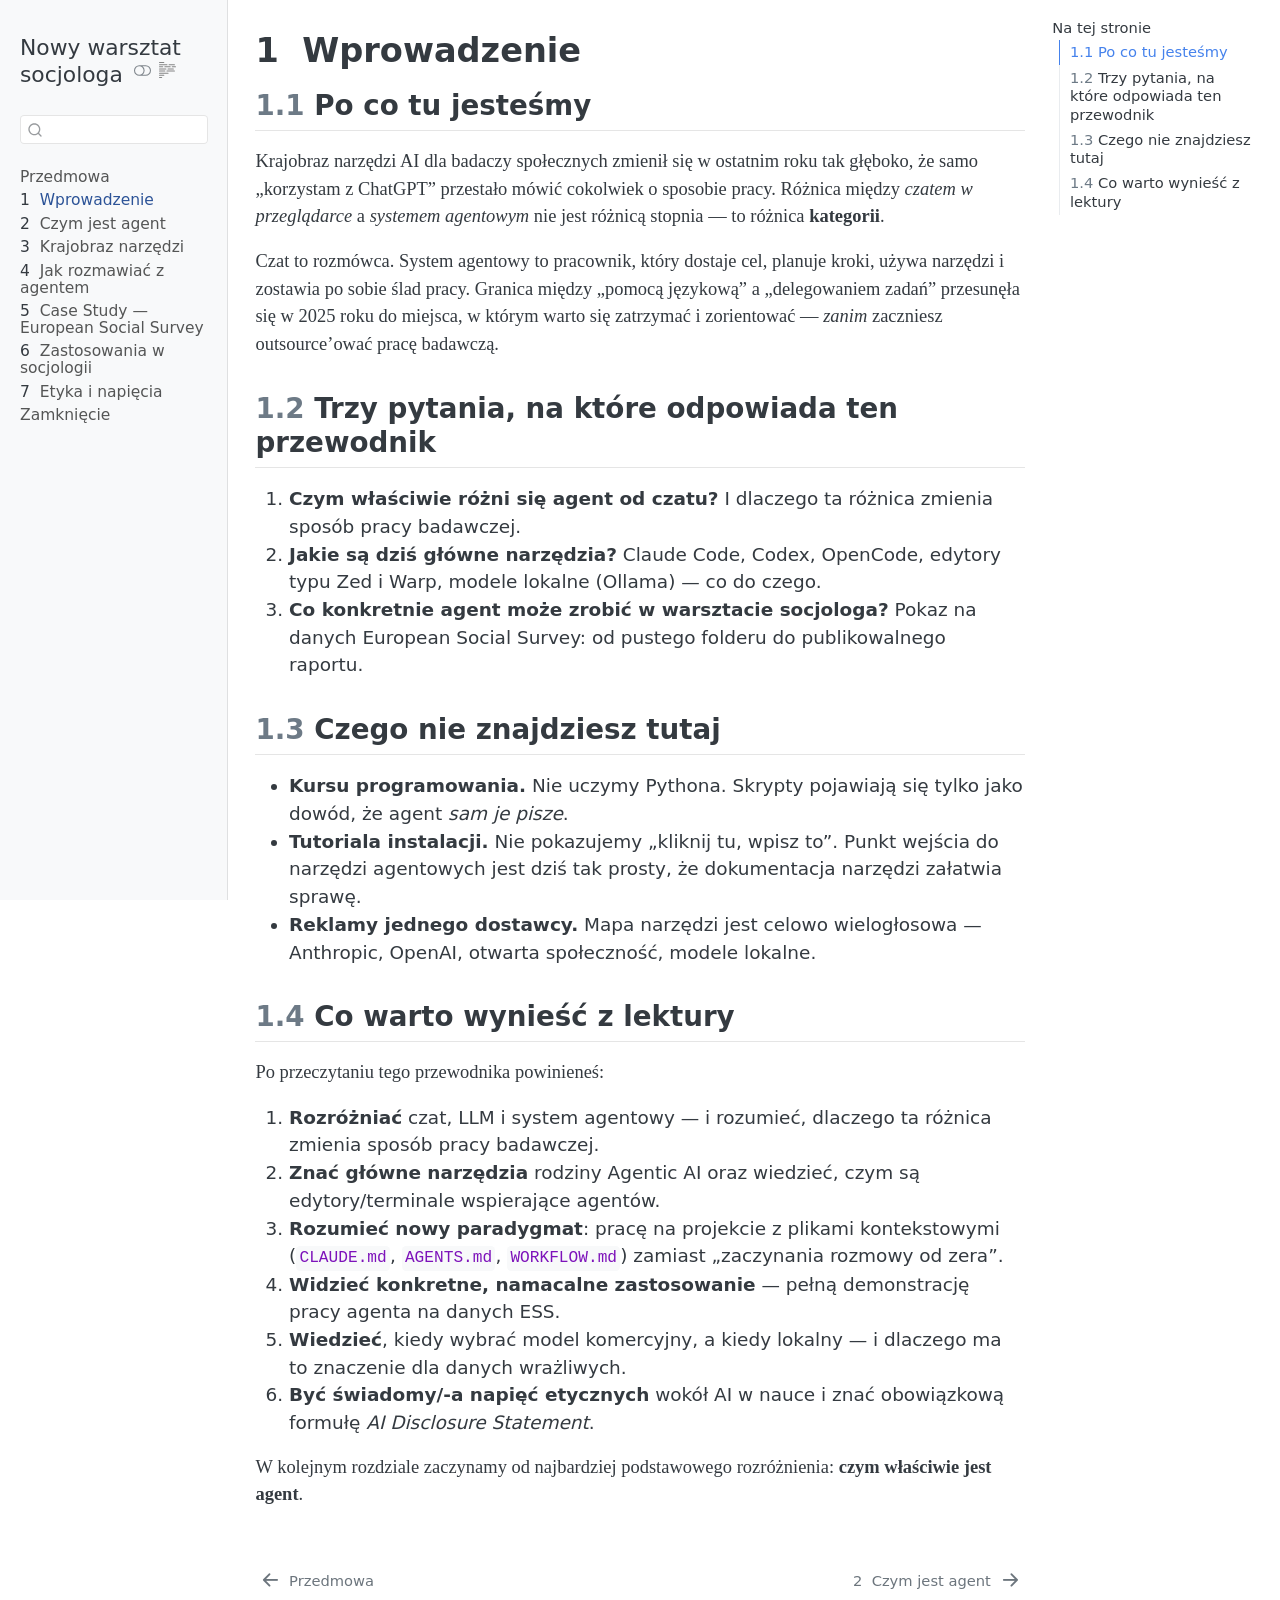
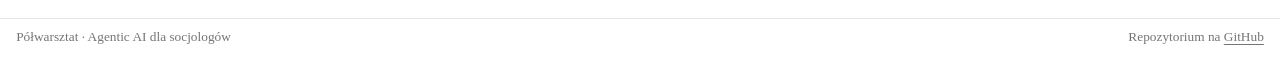
==== commit ae9bf467: "Built site for gh-pages" ====
--- a/01-wprowadzenie.html
+++ b/01-wprowadzenie.html
@@ -162,7 +162,7 @@
         <li class="sidebar-item">
   <div class="sidebar-item-container"> 
   <a href="./07-friction.html" class="sidebar-item-text sidebar-link">
- <span class="menu-text"><span class="chapter-number">7</span>&nbsp; <span class="chapter-title">Friction — etyka i napięcia</span></span></a>
+ <span class="menu-text"><span class="chapter-number">7</span>&nbsp; <span class="chapter-title">Etyka i napięcia</span></span></a>
   </div>
 </li>
         <li class="sidebar-item">
@@ -182,7 +182,7 @@
    
   <ul>
   <li><a href="#po-co-tu-jesteśmy" id="toc-po-co-tu-jesteśmy" class="nav-link active" data-scroll-target="#po-co-tu-jesteśmy"><span class="header-section-number">1.1</span> Po co tu jesteśmy</a></li>
-  <li><a href="#trzy-pytania-na-które-odpowiada-ta-książka" id="toc-trzy-pytania-na-które-odpowiada-ta-książka" class="nav-link" data-scroll-target="#trzy-pytania-na-które-odpowiada-ta-książka"><span class="header-section-number">1.2</span> Trzy pytania, na które odpowiada ta książka</a></li>
+  <li><a href="#trzy-pytania-na-które-odpowiada-ten-przewodnik" id="toc-trzy-pytania-na-które-odpowiada-ten-przewodnik" class="nav-link" data-scroll-target="#trzy-pytania-na-które-odpowiada-ten-przewodnik"><span class="header-section-number">1.2</span> Trzy pytania, na które odpowiada ten przewodnik</a></li>
   <li><a href="#czego-nie-znajdziesz-tutaj" id="toc-czego-nie-znajdziesz-tutaj" class="nav-link" data-scroll-target="#czego-nie-znajdziesz-tutaj"><span class="header-section-number">1.3</span> Czego nie znajdziesz tutaj</a></li>
   <li><a href="#co-warto-wynieść-z-lektury" id="toc-co-warto-wynieść-z-lektury" class="nav-link" data-scroll-target="#co-warto-wynieść-z-lektury"><span class="header-section-number">1.4</span> Co warto wynieść z lektury</a></li>
   </ul>
@@ -215,8 +215,8 @@
 <p>Krajobraz narzędzi AI dla badaczy społecznych zmienił się w ostatnim roku tak głęboko, że samo „korzystam z ChatGPT” przestało mówić cokolwiek o sposobie pracy. Różnica między <em>czatem w przeglądarce</em> a <em>systemem agentowym</em> nie jest różnicą stopnia — to różnica <strong>kategorii</strong>.</p>
 <p>Czat to rozmówca. System agentowy to pracownik, który dostaje cel, planuje kroki, używa narzędzi i zostawia po sobie ślad pracy. Granica między „pomocą językową” a „delegowaniem zadań” przesunęła się w 2025 roku do miejsca, w którym warto się zatrzymać i zorientować — <em>zanim</em> zaczniesz outsource’ować pracę badawczą.</p>
 </section>
-<section id="trzy-pytania-na-które-odpowiada-ta-książka" class="level2" data-number="1.2">
-<h2 data-number="1.2" class="anchored" data-anchor-id="trzy-pytania-na-które-odpowiada-ta-książka"><span class="header-section-number">1.2</span> Trzy pytania, na które odpowiada ta książka</h2>
+<section id="trzy-pytania-na-które-odpowiada-ten-przewodnik" class="level2" data-number="1.2">
+<h2 data-number="1.2" class="anchored" data-anchor-id="trzy-pytania-na-które-odpowiada-ten-przewodnik"><span class="header-section-number">1.2</span> Trzy pytania, na które odpowiada ten przewodnik</h2>
 <ol type="1">
 <li><strong>Czym właściwie różni się agent od czatu?</strong> I dlaczego ta różnica zmienia sposób pracy badawczej.</li>
 <li><strong>Jakie są dziś główne narzędzia?</strong> Claude Code, Codex, OpenCode, edytory typu Zed i Warp, modele lokalne (Ollama) — co do czego.</li>
@@ -233,7 +233,7 @@
 </section>
 <section id="co-warto-wynieść-z-lektury" class="level2" data-number="1.4">
 <h2 data-number="1.4" class="anchored" data-anchor-id="co-warto-wynieść-z-lektury"><span class="header-section-number">1.4</span> Co warto wynieść z lektury</h2>
-<p>Po przeczytaniu tej książki powinieneś:</p>
+<p>Po przeczytaniu tego przewodnika powinieneś:</p>
 <ol type="1">
 <li><strong>Rozróżniać</strong> czat, LLM i system agentowy — i rozumieć, dlaczego ta różnica zmienia sposób pracy badawczej.</li>
 <li><strong>Znać główne narzędzia</strong> rodziny Agentic AI oraz wiedzieć, czym są edytory/terminale wspierające agentów.</li>
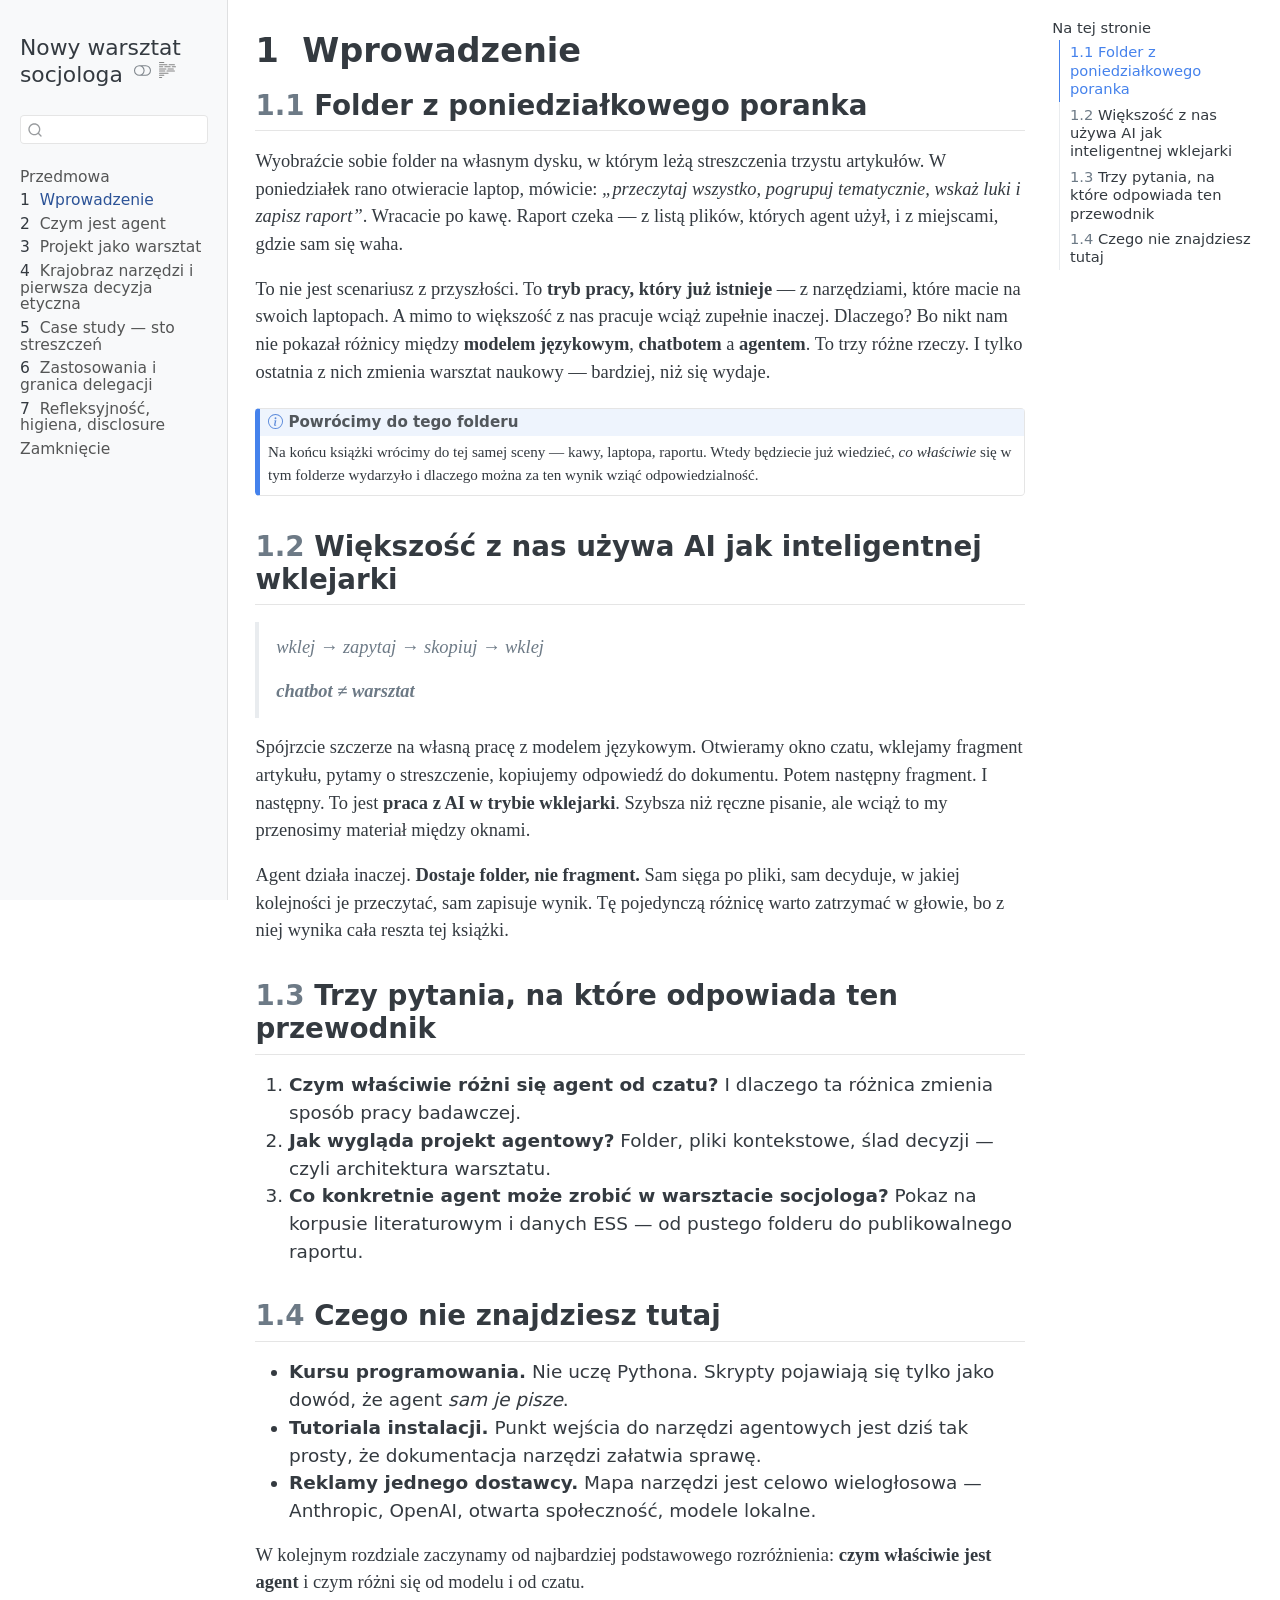
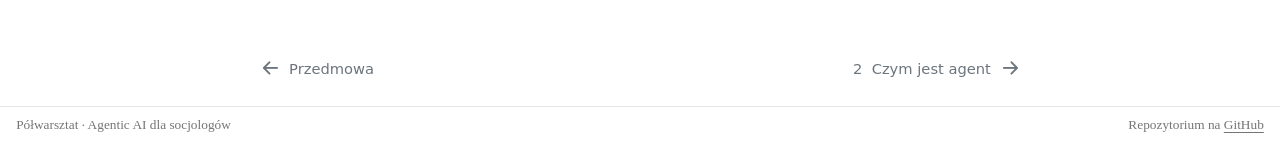
==== commit 69792840: "Built site for gh-pages" ====
--- a/01-wprowadzenie.html
+++ b/01-wprowadzenie.html
@@ -137,32 +137,32 @@
 </li>
         <li class="sidebar-item">
   <div class="sidebar-item-container"> 
-  <a href="./03-krajobraz.html" class="sidebar-item-text sidebar-link">
- <span class="menu-text"><span class="chapter-number">3</span>&nbsp; <span class="chapter-title">Krajobraz narzędzi</span></span></a>
+  <a href="./03-projekt.html" class="sidebar-item-text sidebar-link">
+ <span class="menu-text"><span class="chapter-number">3</span>&nbsp; <span class="chapter-title">Projekt jako warsztat</span></span></a>
   </div>
 </li>
         <li class="sidebar-item">
   <div class="sidebar-item-container"> 
-  <a href="./04-jak-rozmawiac.html" class="sidebar-item-text sidebar-link">
- <span class="menu-text"><span class="chapter-number">4</span>&nbsp; <span class="chapter-title">Jak rozmawiać z agentem</span></span></a>
+  <a href="./04-krajobraz.html" class="sidebar-item-text sidebar-link">
+ <span class="menu-text"><span class="chapter-number">4</span>&nbsp; <span class="chapter-title">Krajobraz narzędzi i pierwsza decyzja etyczna</span></span></a>
   </div>
 </li>
         <li class="sidebar-item">
   <div class="sidebar-item-container"> 
-  <a href="./05-case-study-ess.html" class="sidebar-item-text sidebar-link">
- <span class="menu-text"><span class="chapter-number">5</span>&nbsp; <span class="chapter-title">Case Study — European Social Survey</span></span></a>
+  <a href="./05-case-study.html" class="sidebar-item-text sidebar-link">
+ <span class="menu-text"><span class="chapter-number">5</span>&nbsp; <span class="chapter-title">Case study — sto streszczeń</span></span></a>
   </div>
 </li>
         <li class="sidebar-item">
   <div class="sidebar-item-container"> 
   <a href="./06-zastosowania.html" class="sidebar-item-text sidebar-link">
- <span class="menu-text"><span class="chapter-number">6</span>&nbsp; <span class="chapter-title">Zastosowania w socjologii</span></span></a>
+ <span class="menu-text"><span class="chapter-number">6</span>&nbsp; <span class="chapter-title">Zastosowania i granica delegacji</span></span></a>
   </div>
 </li>
         <li class="sidebar-item">
   <div class="sidebar-item-container"> 
   <a href="./07-friction.html" class="sidebar-item-text sidebar-link">
- <span class="menu-text"><span class="chapter-number">7</span>&nbsp; <span class="chapter-title">Etyka i napięcia</span></span></a>
+ <span class="menu-text"><span class="chapter-number">7</span>&nbsp; <span class="chapter-title">Refleksyjność, higiena, disclosure</span></span></a>
   </div>
 </li>
         <li class="sidebar-item">
@@ -181,10 +181,10 @@
     <h2 id="toc-title">Na tej stronie</h2>
    
   <ul>
-  <li><a href="#po-co-tu-jesteśmy" id="toc-po-co-tu-jesteśmy" class="nav-link active" data-scroll-target="#po-co-tu-jesteśmy"><span class="header-section-number">1.1</span> Po co tu jesteśmy</a></li>
-  <li><a href="#trzy-pytania-na-które-odpowiada-ten-przewodnik" id="toc-trzy-pytania-na-które-odpowiada-ten-przewodnik" class="nav-link" data-scroll-target="#trzy-pytania-na-które-odpowiada-ten-przewodnik"><span class="header-section-number">1.2</span> Trzy pytania, na które odpowiada ten przewodnik</a></li>
-  <li><a href="#czego-nie-znajdziesz-tutaj" id="toc-czego-nie-znajdziesz-tutaj" class="nav-link" data-scroll-target="#czego-nie-znajdziesz-tutaj"><span class="header-section-number">1.3</span> Czego nie znajdziesz tutaj</a></li>
-  <li><a href="#co-warto-wynieść-z-lektury" id="toc-co-warto-wynieść-z-lektury" class="nav-link" data-scroll-target="#co-warto-wynieść-z-lektury"><span class="header-section-number">1.4</span> Co warto wynieść z lektury</a></li>
+  <li><a href="#folder-z-poniedziałkowego-poranka" id="toc-folder-z-poniedziałkowego-poranka" class="nav-link active" data-scroll-target="#folder-z-poniedziałkowego-poranka"><span class="header-section-number">1.1</span> Folder z poniedziałkowego poranka</a></li>
+  <li><a href="#większość-z-nas-używa-ai-jak-inteligentnej-wklejarki" id="toc-większość-z-nas-używa-ai-jak-inteligentnej-wklejarki" class="nav-link" data-scroll-target="#większość-z-nas-używa-ai-jak-inteligentnej-wklejarki"><span class="header-section-number">1.2</span> Większość z nas używa AI jak inteligentnej wklejarki</a></li>
+  <li><a href="#trzy-pytania-na-które-odpowiada-ten-przewodnik" id="toc-trzy-pytania-na-które-odpowiada-ten-przewodnik" class="nav-link" data-scroll-target="#trzy-pytania-na-które-odpowiada-ten-przewodnik"><span class="header-section-number">1.3</span> Trzy pytania, na które odpowiada ten przewodnik</a></li>
+  <li><a href="#czego-nie-znajdziesz-tutaj" id="toc-czego-nie-znajdziesz-tutaj" class="nav-link" data-scroll-target="#czego-nie-znajdziesz-tutaj"><span class="header-section-number">1.4</span> Czego nie znajdziesz tutaj</a></li>
   </ul>
 </nav>
     </div>
@@ -210,39 +210,49 @@
 </header>
 
 
-<section id="po-co-tu-jesteśmy" class="level2" data-number="1.1">
-<h2 data-number="1.1" class="anchored" data-anchor-id="po-co-tu-jesteśmy"><span class="header-section-number">1.1</span> Po co tu jesteśmy</h2>
-<p>Krajobraz narzędzi AI dla badaczy społecznych zmienił się w ostatnim roku tak głęboko, że samo „korzystam z ChatGPT” przestało mówić cokolwiek o sposobie pracy. Różnica między <em>czatem w przeglądarce</em> a <em>systemem agentowym</em> nie jest różnicą stopnia — to różnica <strong>kategorii</strong>.</p>
-<p>Czat to rozmówca. System agentowy to pracownik, który dostaje cel, planuje kroki, używa narzędzi i zostawia po sobie ślad pracy. Granica między „pomocą językową” a „delegowaniem zadań” przesunęła się w 2025 roku do miejsca, w którym warto się zatrzymać i zorientować — <em>zanim</em> zaczniesz outsource’ować pracę badawczą.</p>
+<section id="folder-z-poniedziałkowego-poranka" class="level2" data-number="1.1">
+<h2 data-number="1.1" class="anchored" data-anchor-id="folder-z-poniedziałkowego-poranka"><span class="header-section-number">1.1</span> Folder z poniedziałkowego poranka</h2>
+<p>Wyobraźcie sobie folder na własnym dysku, w którym leżą streszczenia trzystu artykułów. W poniedziałek rano otwieracie laptop, mówicie: <em>„przeczytaj wszystko, pogrupuj tematycznie, wskaż luki i zapisz raport”</em>. Wracacie po kawę. Raport czeka — z listą plików, których agent użył, i z miejscami, gdzie sam się waha.</p>
+<p>To nie jest scenariusz z przyszłości. To <strong>tryb pracy, który już istnieje</strong> — z narzędziami, które macie na swoich laptopach. A mimo to większość z nas pracuje wciąż zupełnie inaczej. Dlaczego? Bo nikt nam nie pokazał różnicy między <strong>modelem językowym</strong>, <strong>chatbotem</strong> a <strong>agentem</strong>. To trzy różne rzeczy. I tylko ostatnia z nich zmienia warsztat naukowy — bardziej, niż się wydaje.</p>
+<div class="callout callout-style-default callout-note callout-titled" title="Powrócimy do tego folderu">
+<div class="callout-header d-flex align-content-center">
+<div class="callout-icon-container">
+<i class="callout-icon"></i>
+</div>
+<div class="callout-title-container flex-fill">
+Powrócimy do tego folderu
+</div>
+</div>
+<div class="callout-body-container callout-body">
+<p>Na końcu książki wrócimy do tej samej sceny — kawy, laptopa, raportu. Wtedy będziecie już wiedzieć, <em>co właściwie</em> się w tym folderze wydarzyło i dlaczego można za ten wynik wziąć odpowiedzialność.</p>
+</div>
+</div>
 </section>
-<section id="trzy-pytania-na-które-odpowiada-ten-przewodnik" class="level2" data-number="1.2">
-<h2 data-number="1.2" class="anchored" data-anchor-id="trzy-pytania-na-które-odpowiada-ten-przewodnik"><span class="header-section-number">1.2</span> Trzy pytania, na które odpowiada ten przewodnik</h2>
+<section id="większość-z-nas-używa-ai-jak-inteligentnej-wklejarki" class="level2" data-number="1.2">
+<h2 data-number="1.2" class="anchored" data-anchor-id="większość-z-nas-używa-ai-jak-inteligentnej-wklejarki"><span class="header-section-number">1.2</span> Większość z nas używa AI jak inteligentnej wklejarki</h2>
+<blockquote class="blockquote">
+<p>wklej → zapytaj → skopiuj → wklej</p>
+<p><strong>chatbot ≠ warsztat</strong></p>
+</blockquote>
+<p>Spójrzcie szczerze na własną pracę z modelem językowym. Otwieramy okno czatu, wklejamy fragment artykułu, pytamy o streszczenie, kopiujemy odpowiedź do dokumentu. Potem następny fragment. I następny. To jest <strong>praca z AI w trybie wklejarki</strong>. Szybsza niż ręczne pisanie, ale wciąż to my przenosimy materiał między oknami.</p>
+<p>Agent działa inaczej. <strong>Dostaje folder, nie fragment.</strong> Sam sięga po pliki, sam decyduje, w jakiej kolejności je przeczytać, sam zapisuje wynik. Tę pojedynczą różnicę warto zatrzymać w głowie, bo z niej wynika cała reszta tej książki.</p>
+</section>
+<section id="trzy-pytania-na-które-odpowiada-ten-przewodnik" class="level2" data-number="1.3">
+<h2 data-number="1.3" class="anchored" data-anchor-id="trzy-pytania-na-które-odpowiada-ten-przewodnik"><span class="header-section-number">1.3</span> Trzy pytania, na które odpowiada ten przewodnik</h2>
 <ol type="1">
 <li><strong>Czym właściwie różni się agent od czatu?</strong> I dlaczego ta różnica zmienia sposób pracy badawczej.</li>
-<li><strong>Jakie są dziś główne narzędzia?</strong> Claude Code, Codex, OpenCode, edytory typu Zed i Warp, modele lokalne (Ollama) — co do czego.</li>
-<li><strong>Co konkretnie agent może zrobić w warsztacie socjologa?</strong> Pokaz na danych European Social Survey: od pustego folderu do publikowalnego raportu.</li>
+<li><strong>Jak wygląda projekt agentowy?</strong> Folder, pliki kontekstowe, ślad decyzji — czyli architektura warsztatu.</li>
+<li><strong>Co konkretnie agent może zrobić w warsztacie socjologa?</strong> Pokaz na korpusie literaturowym i danych ESS — od pustego folderu do publikowalnego raportu.</li>
 </ol>
 </section>
-<section id="czego-nie-znajdziesz-tutaj" class="level2" data-number="1.3">
-<h2 data-number="1.3" class="anchored" data-anchor-id="czego-nie-znajdziesz-tutaj"><span class="header-section-number">1.3</span> Czego nie znajdziesz tutaj</h2>
+<section id="czego-nie-znajdziesz-tutaj" class="level2" data-number="1.4">
+<h2 data-number="1.4" class="anchored" data-anchor-id="czego-nie-znajdziesz-tutaj"><span class="header-section-number">1.4</span> Czego nie znajdziesz tutaj</h2>
 <ul>
-<li><strong>Kursu programowania.</strong> Nie uczymy Pythona. Skrypty pojawiają się tylko jako dowód, że agent <em>sam je pisze</em>.</li>
-<li><strong>Tutoriala instalacji.</strong> Nie pokazujemy „kliknij tu, wpisz to”. Punkt wejścia do narzędzi agentowych jest dziś tak prosty, że dokumentacja narzędzi załatwia sprawę.</li>
+<li><strong>Kursu programowania.</strong> Nie uczę Pythona. Skrypty pojawiają się tylko jako dowód, że agent <em>sam je pisze</em>.</li>
+<li><strong>Tutoriala instalacji.</strong> Punkt wejścia do narzędzi agentowych jest dziś tak prosty, że dokumentacja narzędzi załatwia sprawę.</li>
 <li><strong>Reklamy jednego dostawcy.</strong> Mapa narzędzi jest celowo wielogłosowa — Anthropic, OpenAI, otwarta społeczność, modele lokalne.</li>
 </ul>
-</section>
-<section id="co-warto-wynieść-z-lektury" class="level2" data-number="1.4">
-<h2 data-number="1.4" class="anchored" data-anchor-id="co-warto-wynieść-z-lektury"><span class="header-section-number">1.4</span> Co warto wynieść z lektury</h2>
-<p>Po przeczytaniu tego przewodnika powinieneś:</p>
-<ol type="1">
-<li><strong>Rozróżniać</strong> czat, LLM i system agentowy — i rozumieć, dlaczego ta różnica zmienia sposób pracy badawczej.</li>
-<li><strong>Znać główne narzędzia</strong> rodziny Agentic AI oraz wiedzieć, czym są edytory/terminale wspierające agentów.</li>
-<li><strong>Rozumieć nowy paradygmat</strong>: pracę na projekcie z plikami kontekstowymi (<code>CLAUDE.md</code>, <code>AGENTS.md</code>, <code>WORKFLOW.md</code>) zamiast „zaczynania rozmowy od zera”.</li>
-<li><strong>Widzieć konkretne, namacalne zastosowanie</strong> — pełną demonstrację pracy agenta na danych ESS.</li>
-<li><strong>Wiedzieć</strong>, kiedy wybrać model komercyjny, a kiedy lokalny — i dlaczego ma to znaczenie dla danych wrażliwych.</li>
-<li><strong>Być świadomy/-a napięć etycznych</strong> wokół AI w nauce i znać obowiązkową formułę <em>AI Disclosure Statement</em>.</li>
-</ol>
-<p>W kolejnym rozdziale zaczynamy od najbardziej podstawowego rozróżnienia: <strong>czym właściwie jest agent</strong>.</p>
+<p>W kolejnym rozdziale zaczynamy od najbardziej podstawowego rozróżnienia: <strong>czym właściwie jest agent</strong> i czym różni się od modelu i od czatu.</p>
 
 
 </section>
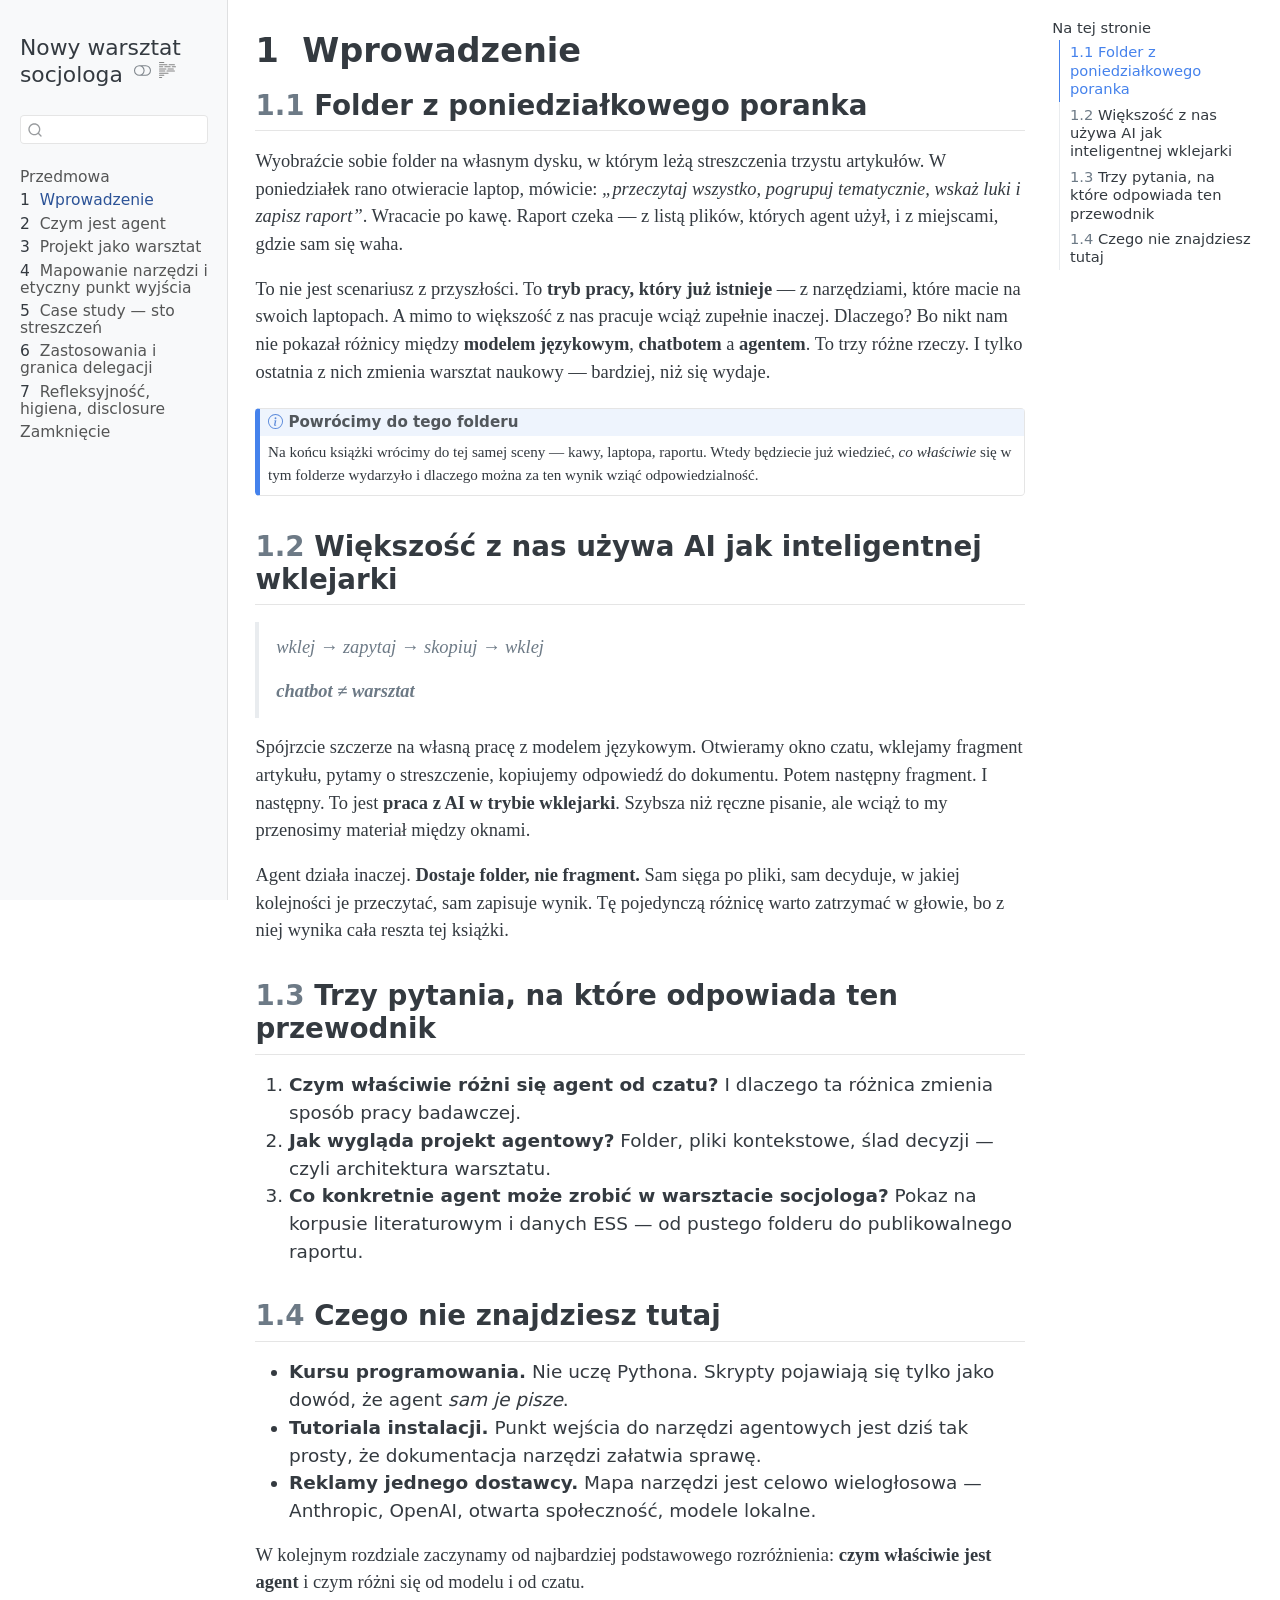
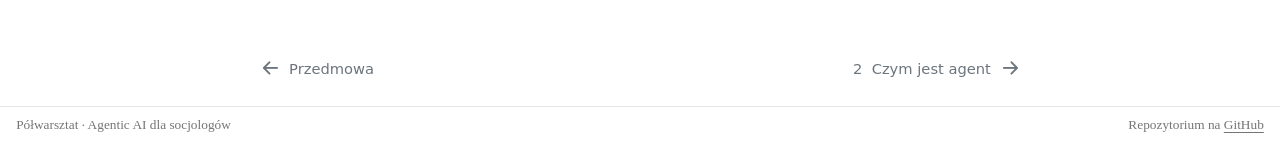
==== commit 8da1b708: "Built site for gh-pages" ====
--- a/01-wprowadzenie.html
+++ b/01-wprowadzenie.html
@@ -144,7 +144,7 @@
         <li class="sidebar-item">
   <div class="sidebar-item-container"> 
   <a href="./04-krajobraz.html" class="sidebar-item-text sidebar-link">
- <span class="menu-text"><span class="chapter-number">4</span>&nbsp; <span class="chapter-title">Krajobraz narzędzi i pierwsza decyzja etyczna</span></span></a>
+ <span class="menu-text"><span class="chapter-number">4</span>&nbsp; <span class="chapter-title">Mapowanie narzędzi i etyczny punkt wyjścia</span></span></a>
   </div>
 </li>
         <li class="sidebar-item">
